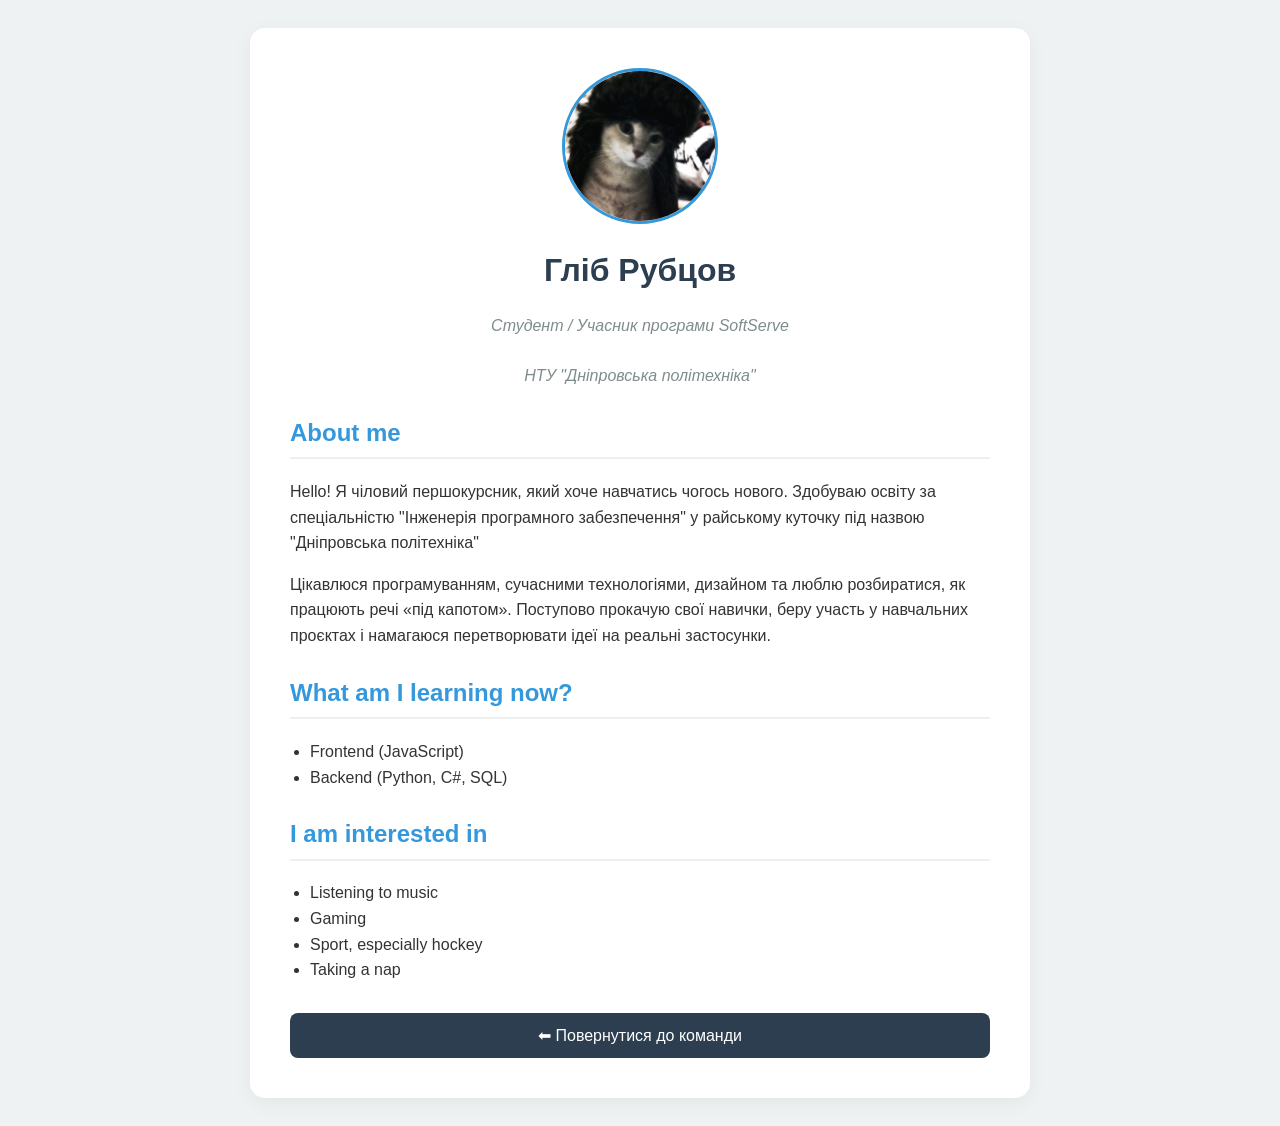
==== members/glib.html @ 793b086b "Create Glib page" ====
<!DOCTYPE html>
<html lang="uk">

<head>
    <meta charset="UTF-8">
    <meta name="viewport" content="width=device-width, initial-scale=1.0">
    <title>Профіль - Гліб</title>
    <link rel="stylesheet" href="styles_members.css">
</head>

<body>

    <div class="profile-card">
        <img src="src/glib_avatar.jpg" alt="Моє фото" class="avatar">

        <h1>Гліб Рубцов</h1>
        <p class="role">Студент / Учасник програми SoftServe</p>
        <p class="role">НТУ "Дніпровська політехніка"</p>

        <h2>About me</h2>
        <p> Hello! Я чіловий першокурсник, який хоче навчатись чогось нового. 
            Здобуваю освіту за спеціальністю "Інженерія програмного забезпечення" 
            у райському куточку під назвою "Дніпровська політехніка"  
        </p>
        <p> Цікавлюся програмуванням, сучасними технологіями, дизайном та люблю розбиратися, як працюють речі «під капотом».
             Поступово прокачую свої навички, беру участь 
            у навчальних проєктах і намагаюся перетворювати ідеї на реальні застосунки.</p>

        <h2>What am I learning now?</h2>
        <ul>
            <li>Frontend (JavaScript) </li>
            <li>Backend (Python, C#, SQL)</li>
        </ul>

        <h2>I am interested in</h2>
        <ul>
            <li>Listening to music </li>
            <li>Gaming</li>
            <li>Sport, especially hockey</li>
            <li>Taking a nap</li>
        </ul>

        <a href="../index.html" class="back-link">⬅ Повернутися до команди</a>
    </div>

</body>

</html>
---- members/styles_members.css ----
body {
    font-family: 'Segoe UI', Tahoma, Geneva, Verdana, sans-serif;
    background-color: #eef2f3;
    color: #333;
    line-height: 1.6;
    padding: 20px;
    display: flex;
    justify-content: center;
}

.profile-card {
    background-color: white;
    padding: 40px;
    border-radius: 15px;
    box-shadow: 0 5px 20px rgba(0, 0, 0, 0.05);
    max-width: 700px;
    width: 100%;
}

.avatar {
    width: 150px;
    height: 150px;
    border-radius: 50%;
    object-fit: cover;
    display: block;
    margin: 0 auto 20px;
    border: 3px solid #3498db;
}

h1 {
    text-align: center;
    color: #2c3e50;
    margin-bottom: 5px;
}

.role {
    text-align: center;
    color: #7f8c8d;
    font-style: italic;
    margin-bottom: 25px;
}

h2 {
    color: #3498db;
    border-bottom: 2px solid #ecf0f1;
    padding-bottom: 5px;
    margin-top: 25px;
}

ul {
    padding-left: 20px;
}

.back-link {
    display: block;
    text-align: center;
    margin-top: 30px;
    padding: 10px 20px;
    background-color: #2c3e50;
    color: white;
    text-decoration: none;
    border-radius: 8px;
    transition: background 0.3s;
}

.back-link:hover {
    background-color: #1a252f;
}
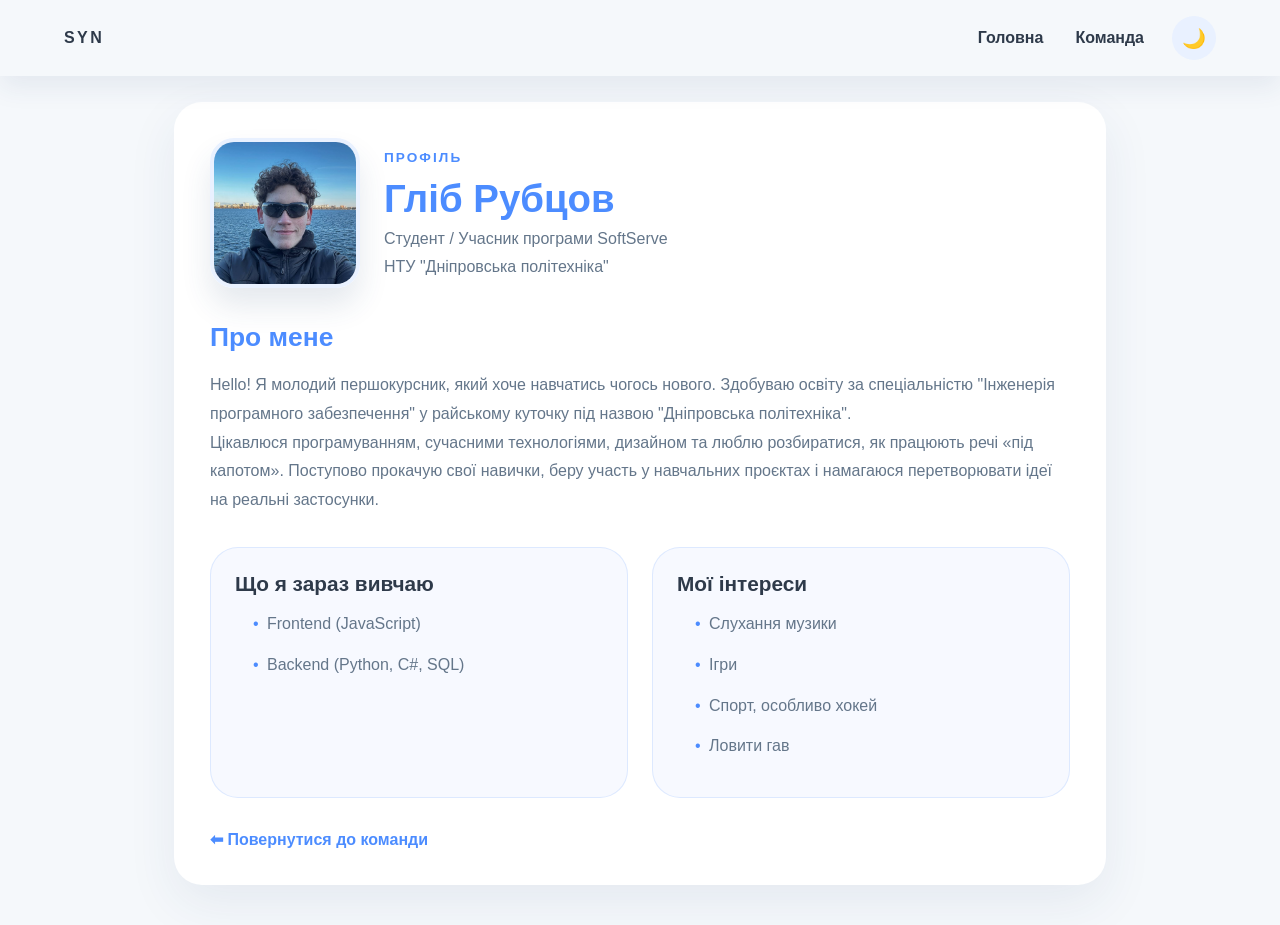
==== commit 0fb1d67a: "add-dark-theme" ====
--- a/members/glib.html
+++ b/members/glib.html
@@ -9,40 +9,63 @@
 </head>
 
 <body>
+    <header class="site-header">
+        <div class="navbar">
+            <a class="logo" href="../index.html">SYN</a>
+            <nav class="nav-links">
+                <a href="../index.html">Головна</a>
+                <a href="../index.html#team">Команда</a>
+                <button class="theme-toggle" onclick="toggleTheme()" aria-label="Перемикнути тему">🌙</button>
+            </nav>
+        </div>
+    </header>
 
-    <div class="profile-card">
-        <img src="src/glib_avatar.jpg" alt="Моє фото" class="avatar">
+    <main class="page-content">
+        <section class="container profile-card">
+            <div class="profile-intro">
+                <img src="src/photo_glib.jpg" alt="Фото Глібу" class="avatar">
+                <div class="profile-summary">
+                    <p class="eyebrow">Профіль</p>
+                    <h1>Гліб Рубцов</h1>
+                    <p class="role">Студент / Учасник програми SoftServe</p>
+                    <p class="role">НТУ "Дніпровська політехніка"</p>
+                </div>
+            </div>
 
-        <h1>Гліб Рубцов</h1>
-        <p class="role">Студент / Учасник програми SoftServe</p>
-        <p class="role">НТУ "Дніпровська політехніка"</p>
+            <div class="profile-section">
+                <h2>Про мене</h2>
+                <p>
+                    Hello! Я молодий першокурсник, який хоче навчатись чогось нового. Здобуваю освіту за спеціальністю "Інженерія програмного забезпечення" у райському куточку під назвою "Дніпровська політехніка".
+                </p>
+                <p>
+                    Цікавлюся програмуванням, сучасними технологіями, дизайном та люблю розбиратися, як працюють речі «під капотом». Поступово прокачую свої навички, беру участь у навчальних проєктах і намагаюся перетворювати ідеї на реальні застосунки.
+                </p>
+            </div>
 
-        <h2>About me</h2>
-        <p> Hello! Я чіловий першокурсник, який хоче навчатись чогось нового. 
-            Здобуваю освіту за спеціальністю "Інженерія програмного забезпечення" 
-            у райському куточку під назвою "Дніпровська політехніка"  
-        </p>
-        <p> Цікавлюся програмуванням, сучасними технологіями, дизайном та люблю розбиратися, як працюють речі «під капотом».
-             Поступово прокачую свої навички, беру участь 
-            у навчальних проєктах і намагаюся перетворювати ідеї на реальні застосунки.</p>
+            <div class="profile-grid">
+                <article>
+                    <h3>Що я зараз вивчаю</h3>
+                    <ul>
+                        <li>Frontend (JavaScript)</li>
+                        <li>Backend (Python, C#, SQL)</li>
+                    </ul>
+                </article>
+                <article>
+                    <h3>Мої інтереси</h3>
+                    <ul>
+                        <li>Слухання музики</li>
+                        <li>Ігри</li>
+                        <li>Спорт, особливо хокей</li>
+                        <li>Ловити гав</li>
+                    </ul>
+                </article>
+            </div>
 
-        <h2>What am I learning now?</h2>
-        <ul>
-            <li>Frontend (JavaScript) </li>
-            <li>Backend (Python, C#, SQL)</li>
-        </ul>
-
-        <h2>I am interested in</h2>
-        <ul>
-            <li>Listening to music </li>
-            <li>Gaming</li>
-            <li>Sport, especially hockey</li>
-            <li>Taking a nap</li>
-        </ul>
-
-        <a href="../index.html" class="back-link">⬅ Повернутися до команди</a>
-    </div>
-
+            <a href="../index.html" class="back-link">⬅ Повернутися до команди</a>
+        </section>
+    </main>
+    
+    <script src="../theme-switcher.js"></script>
 </body>
 
 </html>
--- a/members/styles_members.css
+++ b/members/styles_members.css
@@ -1,68 +1,270 @@
+:root {
+    --bg: #f5f8fb;
+    --surface: #ffffff;
+    --text: #2e3a4a;
+    --muted: #64768a;
+    --primary: #4c8cff;
+    --primary-soft: #e9f1ff;
+    --shadow: 0 18px 50px rgba(44, 70, 114, 0.08);
+}
+
+:root[data-theme="dark"] {
+    --bg: #0f1419;
+    --surface: #1e242f;
+    --text: #e9f1ff;
+    --muted: #a0aab5;
+    --primary: #5ba3ff;
+    --primary-soft: #1a2850;
+    --shadow: 0 18px 50px rgba(0, 0, 0, 0.3);
+}
+
+* {
+    box-sizing: border-box;
+}
+
 body {
+    margin: 0;
     font-family: 'Segoe UI', Tahoma, Geneva, Verdana, sans-serif;
-    background-color: #eef2f3;
-    color: #333;
-    line-height: 1.6;
-    padding: 20px;
-    display: flex;
+    background-color: var(--bg);
+    color: var(--text);
+    min-height: 100vh;
+    transition: background-color 0.3s ease, color 0.3s ease;
+}
+
+.site-header {
+    position: sticky;
+    top: 0;
+    z-index: 20;
+    background: rgba(245, 248, 251, 0.96);
+    backdrop-filter: blur(14px);
+    box-shadow: 0 12px 24px rgba(44, 70, 114, 0.08);
+}
+
+.navbar {
+    max-width: 1200px;
+    margin: 0 auto;
+    padding: 16px 24px;
+    display: flex;
+    align-items: center;
+    justify-content: space-between;
+    gap: 24px;
+}
+
+.logo {
+    color: var(--text);
+    font-size: 1rem;
+    font-weight: 800;
+    text-transform: uppercase;
+    letter-spacing: 0.15em;
+    text-decoration: none;
+}
+
+.nav-links {
+    display: flex;
+    align-items: center;
+    gap: 24px;
+}
+
+.nav-links a {
+    color: var(--text);
+    text-decoration: none;
+    font-weight: 600;
+    padding: 8px 4px;
+    transition: color 0.2s ease, transform 0.2s ease;
+    position: relative;
+}
+
+.nav-links a::after {
+    content: "";
+    position: absolute;
+    left: 0;
+    bottom: 0;
+    width: 0;
+    height: 2px;
+    background: var(--primary);
+    transition: width 0.2s ease;
+}
+
+.nav-links a:hover {
+    color: var(--primary);
+    transform: translateY(-1px);
+}
+
+.nav-links a:hover::after {
+    width: 100%;
+}
+
+.theme-toggle {
+    display: flex;
+    align-items: center;
     justify-content: center;
-}
-
-.profile-card {
-    background-color: white;
-    padding: 40px;
-    border-radius: 15px;
-    box-shadow: 0 5px 20px rgba(0, 0, 0, 0.05);
-    max-width: 700px;
-    width: 100%;
+    width: 44px;
+    height: 44px;
+    border: none;
+    background: var(--primary-soft);
+    border-radius: 50%;
+    cursor: pointer;
+    font-size: 1.2rem;
+    transition: background-color 0.3s ease, transform 0.2s ease;
+    color: var(--primary);
+}
+
+.theme-toggle:hover {
+    transform: scale(1.1);
+    background-color: rgba(76, 140, 255, 0.2);
+}
+
+.theme-toggle:active {
+    transform: scale(0.95);
+}
+
+.page-content {
+    max-width: 980px;
+    margin: 0 auto;
+    padding: 26px 24px 40px;
+}
+
+.container {
+    background-color: var(--surface);
+    border-radius: 28px;
+    padding: 36px;
+    box-shadow: var(--shadow);
+    transition: background-color 0.3s ease, box-shadow 0.3s ease;
+}
+
+.profile-intro {
+    display: flex;
+    align-items: center;
+    gap: 24px;
+    flex-wrap: wrap;
+    margin-bottom: 34px;
 }
 
 .avatar {
     width: 150px;
     height: 150px;
-    border-radius: 50%;
+    border-radius: 24px;
     object-fit: cover;
-    display: block;
-    margin: 0 auto 20px;
-    border: 3px solid #3498db;
+    border: 4px solid var(--primary-soft);
+    box-shadow: 0 18px 30px rgba(44, 70, 114, 0.12);
+    transition: box-shadow 0.3s ease;
+}
+
+:root[data-theme="dark"] .avatar {
+    box-shadow: 0 18px 30px rgba(0, 0, 0, 0.3);
+}
+
+.profile-summary {
+    min-width: 220px;
+}
+
+.eyebrow {
+    margin: 0 0 14px;
+    color: var(--primary);
+    font-size: 0.85rem;
+    letter-spacing: 0.15em;
+    text-transform: uppercase;
+    font-weight: 700;
 }
 
 h1 {
-    text-align: center;
-    color: #2c3e50;
-    margin-bottom: 5px;
+    margin: 0;
+    font-size: clamp(2rem, 3vw, 2.8rem);
+    line-height: 1.05;
+    color: var(--primary);
+    transition: color 0.3s ease;
 }
 
 .role {
-    text-align: center;
-    color: #7f8c8d;
-    font-style: italic;
-    margin-bottom: 25px;
-}
-
-h2 {
-    color: #3498db;
-    border-bottom: 2px solid #ecf0f1;
-    padding-bottom: 5px;
-    margin-top: 25px;
-}
-
-ul {
-    padding-left: 20px;
+    margin: 10px 0 0;
+    color: var(--muted);
+}
+
+.profile-section {
+    margin-bottom: 32px;
+}
+
+.profile-section h2 {
+    margin: 0 0 18px;
+    font-size: 1.65rem;
+    color: var(--primary);
+    transition: color 0.3s ease;
+}
+
+.profile-section p {
+    margin: 0;
+    color: var(--muted);
+    line-height: 1.8;
+}
+
+.profile-grid {
+    display: grid;
+    gap: 24px;
+    grid-template-columns: repeat(auto-fit, minmax(240px, 1fr));
+    margin-bottom: 32px;
+}
+
+.profile-grid article {
+    background-color: #f7f9ff;
+    border-radius: 28px;
+    padding: 24px;
+    border: 1px solid rgba(76, 140, 255, 0.15);
+    transition: background-color 0.3s ease, border-color 0.3s ease;
+}
+
+:root[data-theme="dark"] .profile-grid article {
+    background-color: #252d3a;
+    border: 1px solid rgba(91, 163, 255, 0.2);
+}
+
+.profile-grid h3 {
+    margin-top: 0;
+    margin-bottom: 14px;
+    color: var(--text);
+    font-size: 1.3rem;
+    transition: color 0.3s ease;
+}
+
+.profile-grid ul {
+    list-style: none;
+    padding-left: 18px;
+    margin: 0;
+    color: var(--muted);
+    line-height: 1.8;
+}
+
+.profile-grid li {
+    position: relative;
+    padding-left: 14px;
+    margin-bottom: 12px;
+}
+
+.profile-grid li::before {
+    content: "•";
+    position: absolute;
+    left: 0;
+    color: var(--primary);
 }
 
 .back-link {
-    display: block;
-    text-align: center;
-    margin-top: 30px;
-    padding: 10px 20px;
-    background-color: #2c3e50;
-    color: white;
+    display: inline-flex;
+    align-items: center;
+    gap: 8px;
+    color: var(--primary);
     text-decoration: none;
-    border-radius: 8px;
-    transition: background 0.3s;
+    font-weight: 700;
+    transition: color 0.2s ease;
 }
 
 .back-link:hover {
-    background-color: #1a252f;
+    color: #346ed1;
+}
+
+/* Dark theme specific styles */
+:root[data-theme="dark"] .site-header {
+    background: rgba(15, 20, 25, 0.96);
+}
+
+:root[data-theme="dark"] .back-link:hover {
+    color: #7b9fff;
 }
